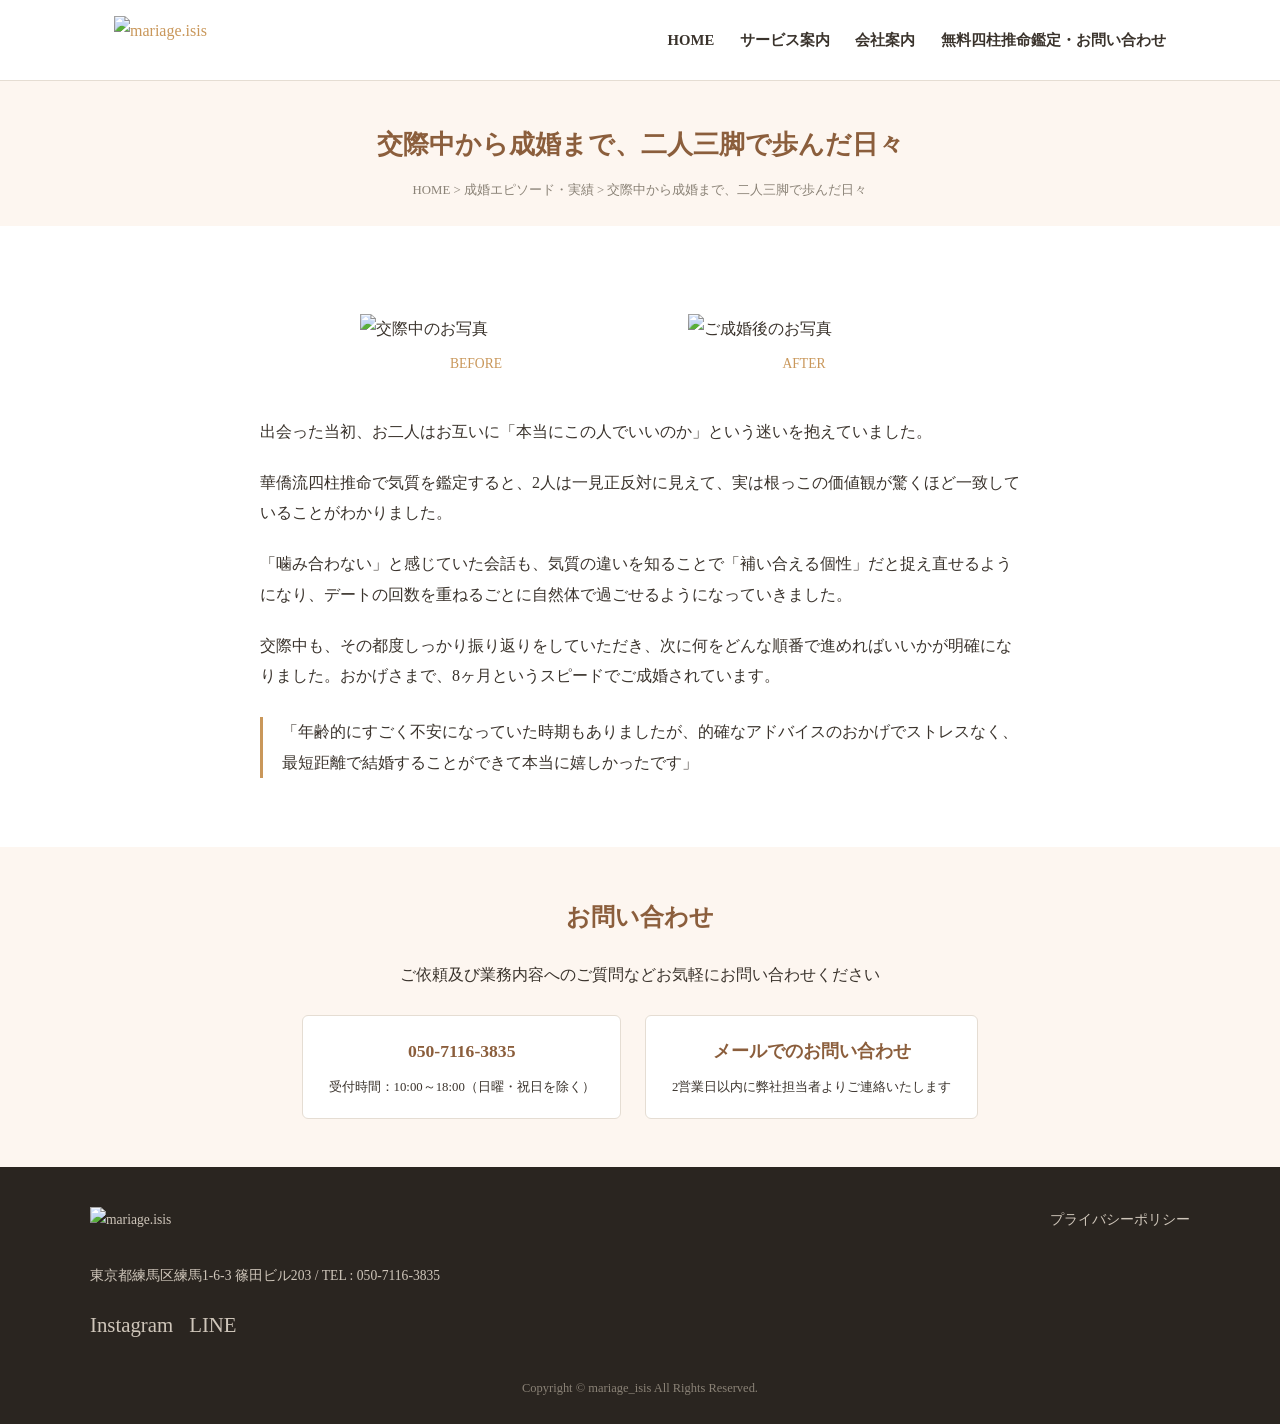
==== case-1.html @ f4e6f3b5 "Initial site: mariage.isis 練馬サイト" ====
<!DOCTYPE html>
<html lang="ja">
<head>
<meta charset="UTF-8">
<meta name="viewport" content="width=device-width, initial-scale=1.0">
<title>交際中から成婚まで、二人三脚で歩んだ日々 | 成婚エピソード・実績 | mariage_isis</title>
<link rel="stylesheet" href="style.css">
</head>
<body>

<header class="site-header">
  <div class="header-inner">
    <a class="logo" href="index.html"><img src="https://mariage.hitonication.design/wp-content/uploads/2026/10/mariage-isis-logo2.png" alt="mariage.isis"></a>
    <nav class="main-nav">
      <ul>
        <li><a href="index.html">HOME</a></li>
        <li><a href="service.html">サービス案内</a></li>
        <li><a href="company.html">会社案内</a></li>
        <li><a href="contact.html">無料四柱推命鑑定・お問い合わせ</a></li>
      </ul>
    </nav>
  </div>
</header>

<div class="page-header">
  <h1>交際中から成婚まで、二人三脚で歩んだ日々</h1>
  <div class="breadcrumb"><a href="index.html">HOME</a> &gt; <a href="cases.html">成婚エピソード・実績</a> &gt; 交際中から成婚まで、二人三脚で歩んだ日々</div>
</div>

<section>
  <div class="intro-block">
    <div class="before-after-row">
      <figure>
        <img src="https://mariage.hitonication.design/wp-content/uploads/2026/10/644ab28294a645a604f36e08e0b23a98.jpg" alt="交際中のお写真">
        <figcaption>BEFORE</figcaption>
      </figure>
      <figure>
        <img src="https://mariage.hitonication.design/wp-content/uploads/2026/10/c3b8c322e6f783c769dd85275f9d0119.png" alt="ご成婚後のお写真">
        <figcaption>AFTER</figcaption>
      </figure>
    </div>

    <p>出会った当初、お二人はお互いに「本当にこの人でいいのか」という迷いを抱えていました。</p>
    <p>華僑流四柱推命で気質を鑑定すると、2人は一見正反対に見えて、実は根っこの価値観が驚くほど一致していることがわかりました。</p>
    <p>「噛み合わない」と感じていた会話も、気質の違いを知ることで「補い合える個性」だと捉え直せるようになり、デートの回数を重ねるごとに自然体で過ごせるようになっていきました。</p>
    <p>交際中も、その都度しっかり振り返りをしていただき、次に何をどんな順番で進めればいいかが明確になりました。おかげさまで、8ヶ月というスピードでご成婚されています。</p>
    <p class="quote">「年齢的にすごく不安になっていた時期もありましたが、的確なアドバイスのおかげでストレスなく、最短距離で結婚することができて本当に嬉しかったです」</p>
  </div>
</section>

<div class="contact-block">
  <h2>お問い合わせ</h2>
  <p>ご依頼及び業務内容へのご質問などお気軽にお問い合わせください</p>
  <div class="contact-actions">
    <div class="box">
      <strong>050-7116-3835</strong>
      <p>受付時間：10:00～18:00（日曜・祝日を除く）</p>
    </div>
    <div class="box">
      <a href="contact.html"><strong>メールでのお問い合わせ</strong></a>
      <p>2営業日以内に弊社担当者よりご連絡いたします</p>
    </div>
  </div>
</div>

<footer class="site-footer">
  <div class="footer-inner">
    <div>
      <img src="https://mariage.hitonication.design/wp-content/uploads/2026/10/mariage-isis-logo2.png" alt="mariage.isis" style="height:40px;">
      <div class="footer-address">東京都練馬区練馬1-6-3 篠田ビル203 / TEL : 050-7116-3835</div>
      <div class="footer-social">
        <a href="https://www.instagram.com/mariage_isis/" target="_blank" rel="noopener">Instagram</a>
        <a href="https://lin.ee/pvhRmqv" target="_blank" rel="noopener">LINE</a>
      </div>
    </div>
    <nav class="footer-nav">
      <ul>
        <li><a href="privacy.html">プライバシーポリシー</a></li>
      </ul>
    </nav>
  </div>
  <div class="footer-copy">Copyright © mariage_isis All Rights Reserved.</div>
</footer>

</body>
</html>
---- style.css ----
:root {
  --brown: #8B5E3C;
  --gold: #C9975A;
  --bg: #FDF6F0;
  --text: #3a332c;
  --border: #e5ddd3;
  --line: #06C755;
}

* { box-sizing: border-box; }

body {
  margin: 0;
  font-family: "Hiragino Mincho ProN", "Yu Mincho", serif;
  color: var(--text);
  background: #fff;
  line-height: 1.9;
}

a { color: var(--gold); text-decoration: none; }
a:hover { text-decoration: underline; }

img { max-width: 100%; display: block; }

.container { max-width: 980px; margin: 0 auto; padding: 0 1.5rem; }

/* header */
header.site-header {
  background: #fff;
  border-bottom: 1px solid var(--border);
}
.header-inner {
  max-width: 1100px;
  margin: 0 auto;
  padding: 1rem 1.5rem;
  display: flex;
  align-items: center;
  justify-content: space-between;
  flex-wrap: wrap;
  gap: 0.8rem;
}
.logo img { height: 48px; width: auto; }
nav.main-nav ul {
  list-style: none;
  display: flex;
  gap: 1.6rem;
  margin: 0;
  padding: 0;
  flex-wrap: wrap;
}
nav.main-nav a {
  color: var(--text);
  font-size: 0.92rem;
  font-weight: 600;
}
nav.main-nav a:hover { color: var(--gold); text-decoration: none; }

/* hero */
.hero {
  background-size: cover;
  background-position: center;
  min-height: 320px;
}

.page-header {
  background: var(--bg);
  padding: 2.5rem 1.5rem 1.5rem;
  text-align: center;
}
.page-header h1 { margin: 0; font-size: 1.6rem; color: var(--brown); }
.breadcrumb { font-size: 0.8rem; color: #8a8276; margin-top: 0.5rem; }
.breadcrumb a { color: #8a8276; }

section { padding: 3rem 1.5rem; }
section.alt { background: var(--bg); }

h2.section-title {
  text-align: center;
  font-size: 1.5rem;
  color: var(--brown);
  margin-bottom: 0.6rem;
}
.section-sub {
  text-align: center;
  color: #8a8276;
  font-size: 0.85rem;
  margin-bottom: 2rem;
}

.intro-block { max-width: 760px; margin: 0 auto; }
.intro-block h2 {
  text-align: center;
  font-size: 1.4rem;
  line-height: 1.6;
  color: var(--brown);
  margin-bottom: 1.8rem;
}
.intro-block p { margin-bottom: 1.3rem; }
.intro-block .closing { text-align: center; font-weight: 600; }

.cards {
  display: grid;
  grid-template-columns: repeat(3, 1fr);
  gap: 1.2rem;
  max-width: 960px;
  margin: 0 auto;
}
@media (max-width: 760px) { .cards { grid-template-columns: 1fr; } }

.card {
  border: 1px solid var(--border);
  border-radius: 6px;
  padding: 1.6rem 1.2rem;
  text-align: center;
}
.card.recommend { border: 2px solid var(--gold); position: relative; }
.card .badge { color: var(--gold); font-size: 0.8rem; margin-bottom: 0.4rem; }
.card h3 { color: var(--brown); margin: 0 0 0.8rem; font-size: 1.05rem; }
.card p { font-size: 0.9rem; margin: 0; }

.case-cards {
  display: grid;
  grid-template-columns: repeat(3, 1fr);
  gap: 1rem;
  max-width: 980px;
  margin: 0 auto;
}
@media (max-width: 760px) { .case-cards { grid-template-columns: 1fr; } }
.case-card {
  background: var(--bg);
  border-radius: 6px;
  padding: 1rem;
  text-align: center;
}
.case-card .before-after { display: flex; gap: 0.5rem; margin-bottom: 0.6rem; }
.case-card .before-after figure { flex: 1; margin: 0; }
.case-card .before-after figcaption { font-size: 0.7rem; color: var(--brown); margin-top: 0.3rem; }
.case-card img { border-radius: 4px; }
.case-card .caption {
  font-size: 0.78rem;
  font-weight: 700;
  color: var(--brown);
  margin: 0.4rem 0 0.2rem;
}
.case-card .desc { font-size: 0.78rem; line-height: 1.7; margin: 0 0 0.6rem; }
.case-card .more { font-size: 0.78rem; }

.btn {
  display: inline-block;
  background: var(--gold);
  color: #fff;
  padding: 0.9rem 2.5rem;
  border-radius: 4px;
  font-weight: 600;
  text-decoration: none;
}
.btn:hover { text-decoration: none; opacity: 0.9; }
.btn-line { background: var(--line); font-size: 1.05rem; font-weight: 700; padding: 1rem 3rem; }
.btn-row { text-align: center; margin-top: 1.6rem; }

table.pricing {
  width: 100%;
  border-collapse: collapse;
  font-size: 0.9rem;
  margin: 1rem 0 2.4rem;
}
table.pricing td {
  border-top: 1px solid var(--border);
  border-bottom: 1px solid var(--border);
  padding: 0.7rem 0.9rem;
}
table.pricing td:first-child {
  background: #faf5ee;
  width: 30%;
  font-weight: 600;
  color: var(--brown);
}

table.company-table {
  width: 100%;
  border-collapse: collapse;
  font-size: 0.9rem;
  margin: 1.5rem 0;
}
table.company-table td {
  border-top: 1px solid var(--border);
  border-bottom: 1px solid var(--border);
  padding: 0.7rem 0.9rem;
}
table.company-table td:first-child {
  background: #faf5ee;
  width: 25%;
  font-weight: 600;
  color: var(--brown);
}

.quote {
  border-left: 3px solid var(--gold);
  padding-left: 1.2rem;
  margin: 1.6rem 0;
  font-style: normal;
}

.steps {
  display: grid;
  grid-template-columns: repeat(3, 1fr);
  gap: 1.2rem;
  max-width: 700px;
  margin: 0 auto 2rem;
  text-align: center;
}
@media (max-width: 760px) { .steps { grid-template-columns: 1fr; } }
.steps .num { color: var(--gold); font-size: 2rem; font-weight: 700; margin-bottom: 0.3rem; }

.consult-box {
  background: var(--bg);
  border-radius: 6px;
  padding: 2rem 1.5rem;
  text-align: center;
  max-width: 700px;
  margin: 2.5rem auto 0;
}
.consult-box h3 { color: var(--brown); margin-top: 0; }

.before-after-row {
  display: grid;
  grid-template-columns: 1fr 1fr;
  gap: 1rem;
  max-width: 640px;
  margin: 1.5rem auto;
}
.before-after-row figcaption {
  text-align: center;
  font-size: 0.85rem;
  color: var(--gold);
  margin-top: 0.4rem;
}

.cafe-img { max-width: 400px; margin: 1.2rem auto 0.3rem; }
.cafe-caption { text-align: center; font-size: 0.85rem; color: var(--brown); }

.contact-block {
  background: var(--bg);
  text-align: center;
  padding: 3rem 1.5rem;
}
.contact-block h2 { color: var(--brown); margin-top: 0; }
.contact-actions {
  display: flex;
  justify-content: center;
  gap: 1.5rem;
  flex-wrap: wrap;
  margin-top: 1.5rem;
}
.contact-actions .box {
  background: #fff;
  border: 1px solid var(--border);
  border-radius: 6px;
  padding: 1.2rem 1.6rem;
  min-width: 220px;
}
.contact-actions strong { font-size: 1.1rem; color: var(--brown); }
.contact-actions p { font-size: 0.8rem; margin: 0.4rem 0 0; }

footer.site-footer {
  background: #2a2520;
  color: #cfc6ba;
  padding: 2.5rem 1.5rem 1.5rem;
  font-size: 0.85rem;
}
.footer-inner {
  max-width: 1100px;
  margin: 0 auto;
  display: flex;
  justify-content: space-between;
  flex-wrap: wrap;
  gap: 1.5rem;
}
.footer-nav ul { list-style: none; padding: 0; margin: 0; display: flex; gap: 1.2rem; flex-wrap: wrap; }
.footer-nav a { color: #cfc6ba; }
.footer-address { margin-top: 1rem; }
.footer-social { display: flex; gap: 1rem; margin-top: 1rem; }
.footer-social a { color: #cfc6ba; font-size: 1.3rem; }
.footer-copy { text-align: center; margin-top: 2rem; color: #8a8276; font-size: 0.78rem; }
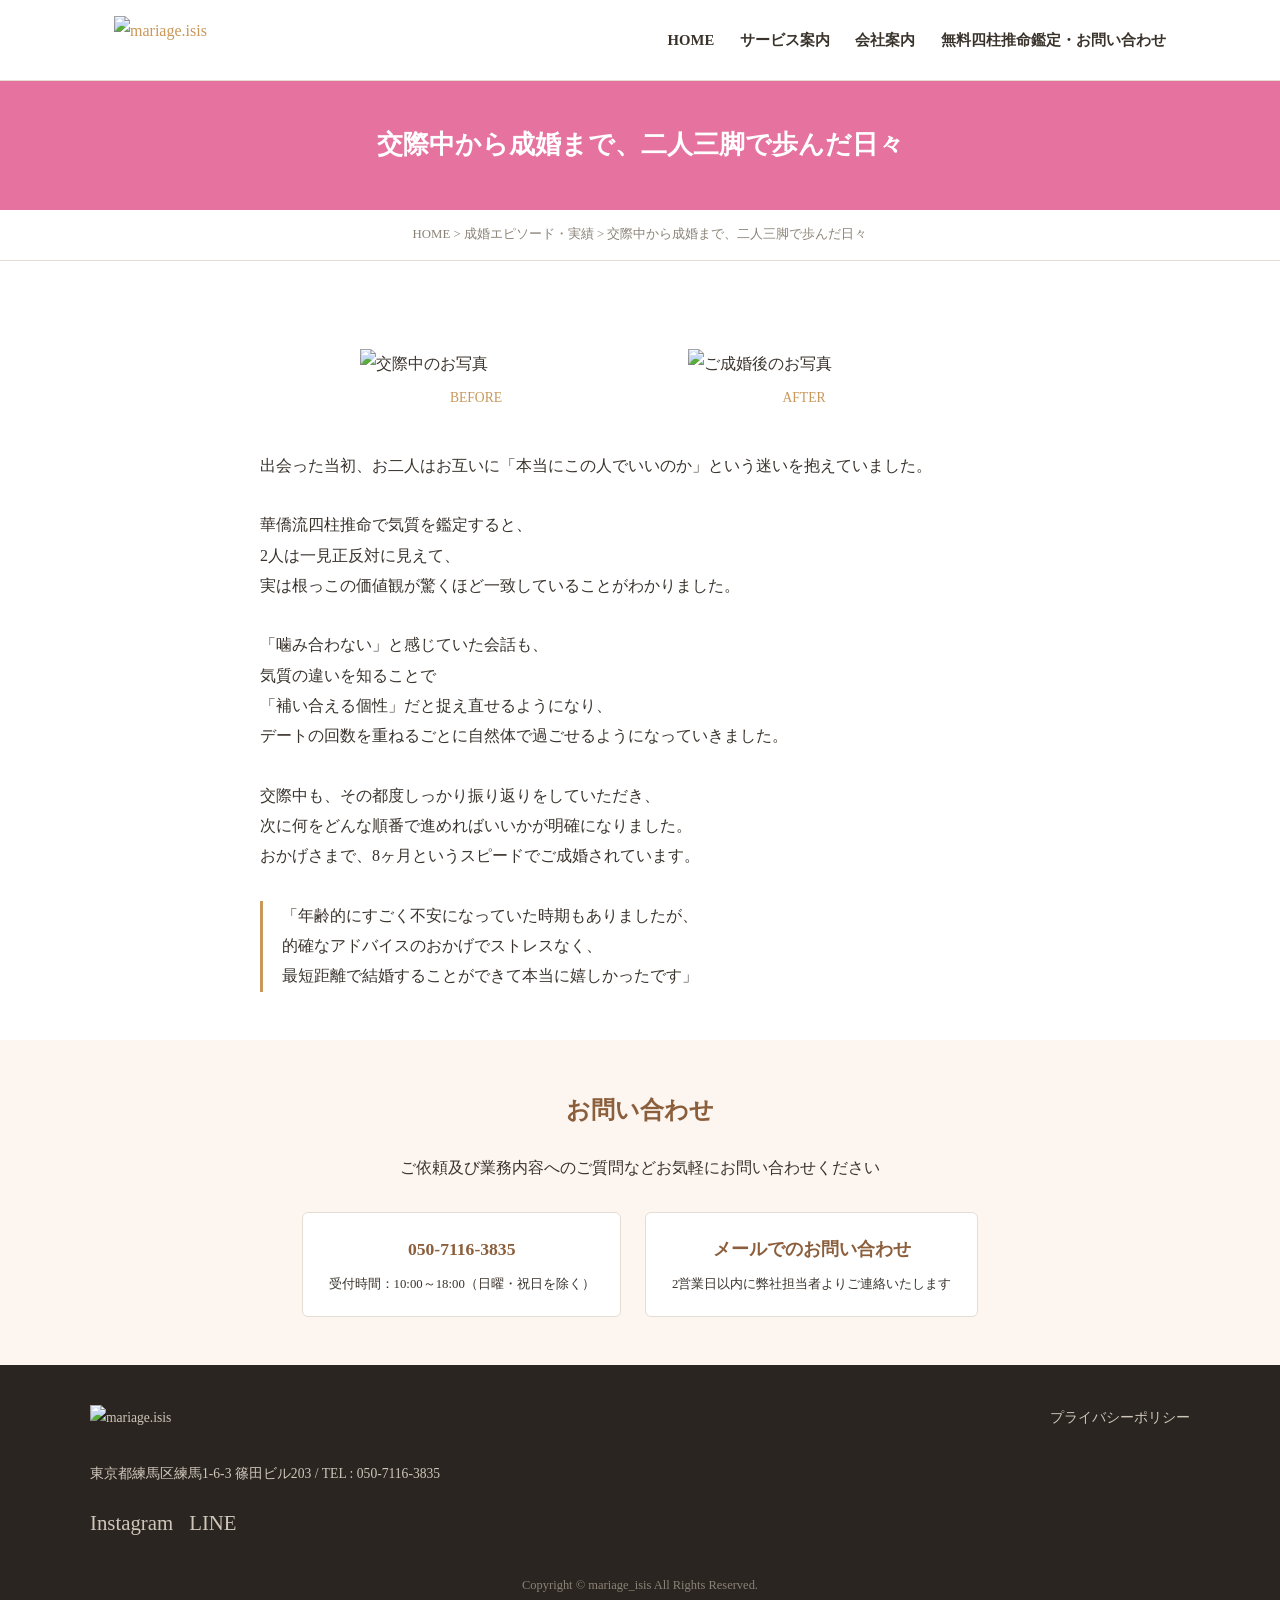
==== commit 50e01a9b: "ヒーロースライダー実装、ページ見出しをピンク背景に修正、段落間隔と改行位置を調整" ====
--- a/case-1.html
+++ b/case-1.html
@@ -14,7 +14,14 @@
     <nav class="main-nav">
       <ul>
         <li><a href="index.html">HOME</a></li>
-        <li><a href="service.html">サービス案内</a></li>
+        <li class="has-dropdown">
+          <a href="service.html">サービス案内</a>
+          <ul class="dropdown">
+            <li><a href="pricing.html">料金プラン</a></li>
+            <li><a href="switching-benefit.html">乗り換え特典</a></li>
+            <li><a href="enrollment.html">入会の流れ</a></li>
+          </ul>
+        </li>
         <li><a href="company.html">会社案内</a></li>
         <li><a href="contact.html">無料四柱推命鑑定・お問い合わせ</a></li>
       </ul>
@@ -24,8 +31,8 @@
 
 <div class="page-header">
   <h1>交際中から成婚まで、二人三脚で歩んだ日々</h1>
-  <div class="breadcrumb"><a href="index.html">HOME</a> &gt; <a href="cases.html">成婚エピソード・実績</a> &gt; 交際中から成婚まで、二人三脚で歩んだ日々</div>
 </div>
+<div class="breadcrumb"><a href="index.html">HOME</a> &gt; <a href="cases.html">成婚エピソード・実績</a> &gt; 交際中から成婚まで、二人三脚で歩んだ日々</div>
 
 <section>
   <div class="intro-block">
@@ -41,10 +48,19 @@
     </div>
 
     <p>出会った当初、お二人はお互いに「本当にこの人でいいのか」という迷いを抱えていました。</p>
-    <p>華僑流四柱推命で気質を鑑定すると、2人は一見正反対に見えて、実は根っこの価値観が驚くほど一致していることがわかりました。</p>
-    <p>「噛み合わない」と感じていた会話も、気質の違いを知ることで「補い合える個性」だと捉え直せるようになり、デートの回数を重ねるごとに自然体で過ごせるようになっていきました。</p>
-    <p>交際中も、その都度しっかり振り返りをしていただき、次に何をどんな順番で進めればいいかが明確になりました。おかげさまで、8ヶ月というスピードでご成婚されています。</p>
-    <p class="quote">「年齢的にすごく不安になっていた時期もありましたが、的確なアドバイスのおかげでストレスなく、最短距離で結婚することができて本当に嬉しかったです」</p>
+    <p>華僑流四柱推命で気質を鑑定すると、<br>
+    2人は一見正反対に見えて、<br>
+    実は根っこの価値観が驚くほど一致していることがわかりました。</p>
+    <p>「噛み合わない」と感じていた会話も、<br>
+    気質の違いを知ることで<br>
+    「補い合える個性」だと捉え直せるようになり、<br>
+    デートの回数を重ねるごとに自然体で過ごせるようになっていきました。</p>
+    <p>交際中も、その都度しっかり振り返りをしていただき、<br>
+    次に何をどんな順番で進めればいいかが明確になりました。<br>
+    おかげさまで、8ヶ月というスピードでご成婚されています。</p>
+    <p class="quote">「年齢的にすごく不安になっていた時期もありましたが、<br>
+    的確なアドバイスのおかげでストレスなく、<br>
+    最短距離で結婚することができて本当に嬉しかったです」</p>
   </div>
 </section>
 
--- a/style.css
+++ b/style.css
@@ -21,6 +21,9 @@
 a:hover { text-decoration: underline; }
 
 img { max-width: 100%; display: block; }
+
+p { margin: 0 0 1.8em; }
+p:last-child { margin-bottom: 0; }
 
 .container { max-width: 980px; margin: 0 auto; padding: 0 1.5rem; }
 
@@ -55,20 +58,69 @@
 }
 nav.main-nav a:hover { color: var(--gold); text-decoration: none; }
 
+nav.main-nav li.has-dropdown { position: relative; }
+nav.main-nav .dropdown {
+  display: none;
+  position: absolute;
+  top: 100%;
+  left: 0;
+  background: #fff;
+  border: 1px solid var(--border);
+  border-radius: 4px;
+  min-width: 160px;
+  padding: 0.5rem 0;
+  list-style: none;
+  margin: 0;
+  z-index: 10;
+  box-shadow: 0 4px 10px rgba(0,0,0,0.08);
+}
+nav.main-nav li.has-dropdown:hover .dropdown,
+nav.main-nav li.has-dropdown:focus-within .dropdown { display: block; }
+nav.main-nav .dropdown a {
+  display: block;
+  padding: 0.5rem 1rem;
+  font-size: 0.85rem;
+  font-weight: 600;
+  white-space: nowrap;
+}
+
 /* hero */
-.hero {
-  background-size: cover;
-  background-position: center;
-  min-height: 320px;
+.hero-slider {
+  position: relative;
+  width: 100%;
+  min-height: 450px;
+  overflow: hidden;
+  background: #000;
+}
+.hero-slider img {
+  position: absolute;
+  top: 0;
+  left: 0;
+  width: 100%;
+  height: 100%;
+  object-fit: cover;
+  opacity: 0;
+  transition: opacity 1.2s ease;
+}
+.hero-slider img.active { opacity: 1; }
+@media (max-width: 782px) {
+  .hero-slider { min-height: 280px; }
 }
 
 .page-header {
-  background: var(--bg);
-  padding: 2.5rem 1.5rem 1.5rem;
-  text-align: center;
-}
-.page-header h1 { margin: 0; font-size: 1.6rem; color: var(--brown); }
-.breadcrumb { font-size: 0.8rem; color: #8a8276; margin-top: 0.5rem; }
+  background: #E6739F;
+  padding: 2.5rem 1.5rem;
+  text-align: center;
+}
+.page-header h1 { margin: 0; font-size: 1.6rem; color: #fff; }
+.breadcrumb {
+  background: #fff;
+  border-bottom: 1px solid var(--border);
+  padding: 0.8rem 1.5rem;
+  text-align: center;
+  font-size: 0.8rem;
+  color: #8a8276;
+}
 .breadcrumb a { color: #8a8276; }
 
 section { padding: 3rem 1.5rem; }
@@ -95,7 +147,6 @@
   color: var(--brown);
   margin-bottom: 1.8rem;
 }
-.intro-block p { margin-bottom: 1.3rem; }
 .intro-block .closing { text-align: center; font-weight: 600; }
 
 .cards {
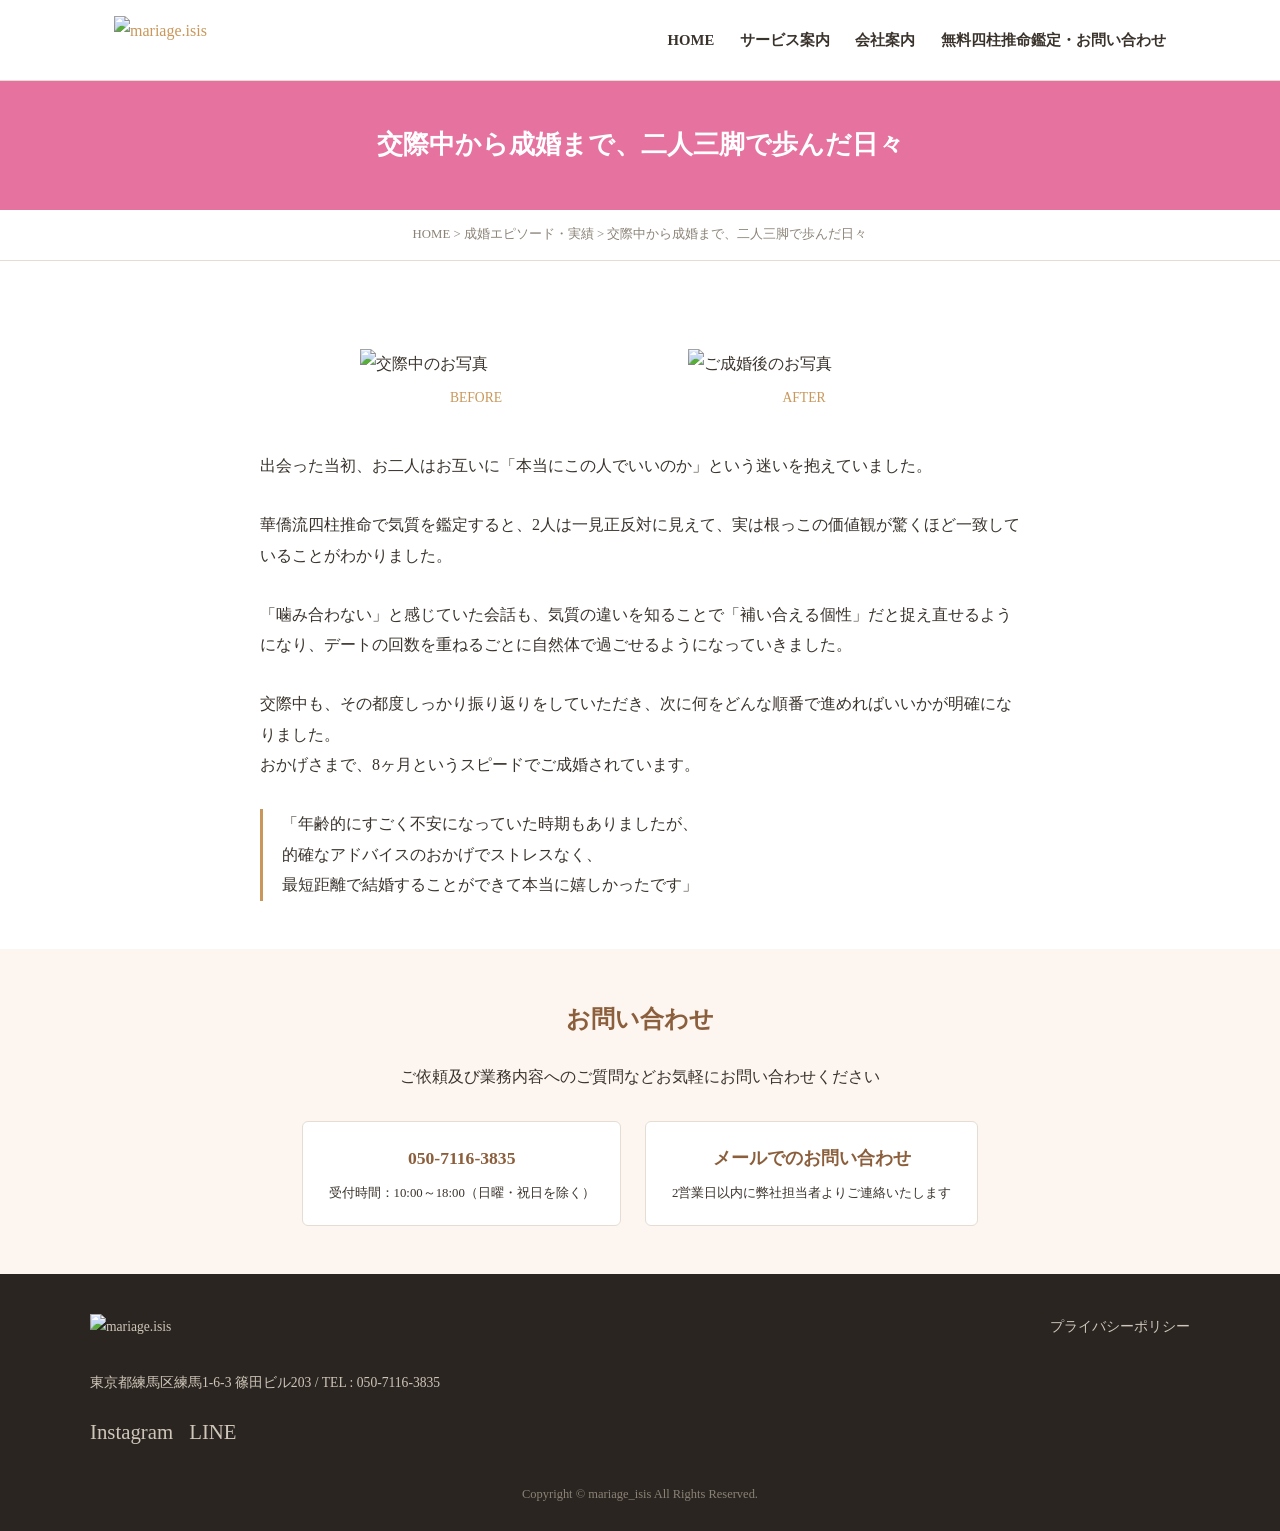
==== commit 79b2b64f: "モバイル用ハンバーガーメニュー追加、改行ルールを句点(。)基準に統一" ====
--- a/case-1.html
+++ b/case-1.html
@@ -11,6 +11,9 @@
 <header class="site-header">
   <div class="header-inner">
     <a class="logo" href="index.html"><img src="https://mariage.hitonication.design/wp-content/uploads/2026/10/mariage-isis-logo2.png" alt="mariage.isis"></a>
+    <button class="nav-toggle" aria-label="メニュー" onclick="document.querySelector('.main-nav').classList.toggle('open')">
+      <span></span><span></span><span></span>
+    </button>
     <nav class="main-nav">
       <ul>
         <li><a href="index.html">HOME</a></li>
@@ -48,15 +51,9 @@
     </div>
 
     <p>出会った当初、お二人はお互いに「本当にこの人でいいのか」という迷いを抱えていました。</p>
-    <p>華僑流四柱推命で気質を鑑定すると、<br>
-    2人は一見正反対に見えて、<br>
-    実は根っこの価値観が驚くほど一致していることがわかりました。</p>
-    <p>「噛み合わない」と感じていた会話も、<br>
-    気質の違いを知ることで<br>
-    「補い合える個性」だと捉え直せるようになり、<br>
-    デートの回数を重ねるごとに自然体で過ごせるようになっていきました。</p>
-    <p>交際中も、その都度しっかり振り返りをしていただき、<br>
-    次に何をどんな順番で進めればいいかが明確になりました。<br>
+    <p>華僑流四柱推命で気質を鑑定すると、2人は一見正反対に見えて、実は根っこの価値観が驚くほど一致していることがわかりました。</p>
+    <p>「噛み合わない」と感じていた会話も、気質の違いを知ることで「補い合える個性」だと捉え直せるようになり、デートの回数を重ねるごとに自然体で過ごせるようになっていきました。</p>
+    <p>交際中も、その都度しっかり振り返りをしていただき、次に何をどんな順番で進めればいいかが明確になりました。<br>
     おかげさまで、8ヶ月というスピードでご成婚されています。</p>
     <p class="quote">「年齢的にすごく不安になっていた時期もありましたが、<br>
     的確なアドバイスのおかげでストレスなく、<br>
--- a/style.css
+++ b/style.css
@@ -84,6 +84,58 @@
   white-space: nowrap;
 }
 
+.nav-toggle {
+  display: none;
+  flex-direction: column;
+  justify-content: center;
+  gap: 5px;
+  width: 36px;
+  height: 36px;
+  background: none;
+  border: none;
+  cursor: pointer;
+  padding: 0;
+}
+.nav-toggle span {
+  width: 100%;
+  height: 2px;
+  background: var(--text);
+  display: block;
+}
+
+@media (max-width: 760px) {
+  .nav-toggle { display: flex; }
+  nav.main-nav {
+    display: none;
+    width: 100%;
+    order: 3;
+  }
+  nav.main-nav.open { display: block; }
+  nav.main-nav ul {
+    flex-direction: column;
+    gap: 0;
+    width: 100%;
+    border-top: 1px solid var(--border);
+  }
+  nav.main-nav > ul > li {
+    width: 100%;
+    border-bottom: 1px solid var(--border);
+  }
+  nav.main-nav > ul > li > a {
+    display: block;
+    padding: 0.9rem 0.2rem;
+  }
+  nav.main-nav .dropdown {
+    display: block;
+    position: static;
+    border: none;
+    box-shadow: none;
+    padding: 0 0 0.5rem 1rem;
+    background: var(--bg);
+  }
+  nav.main-nav .dropdown a { padding: 0.6rem 0; }
+}
+
 /* hero */
 .hero-slider {
   position: relative;
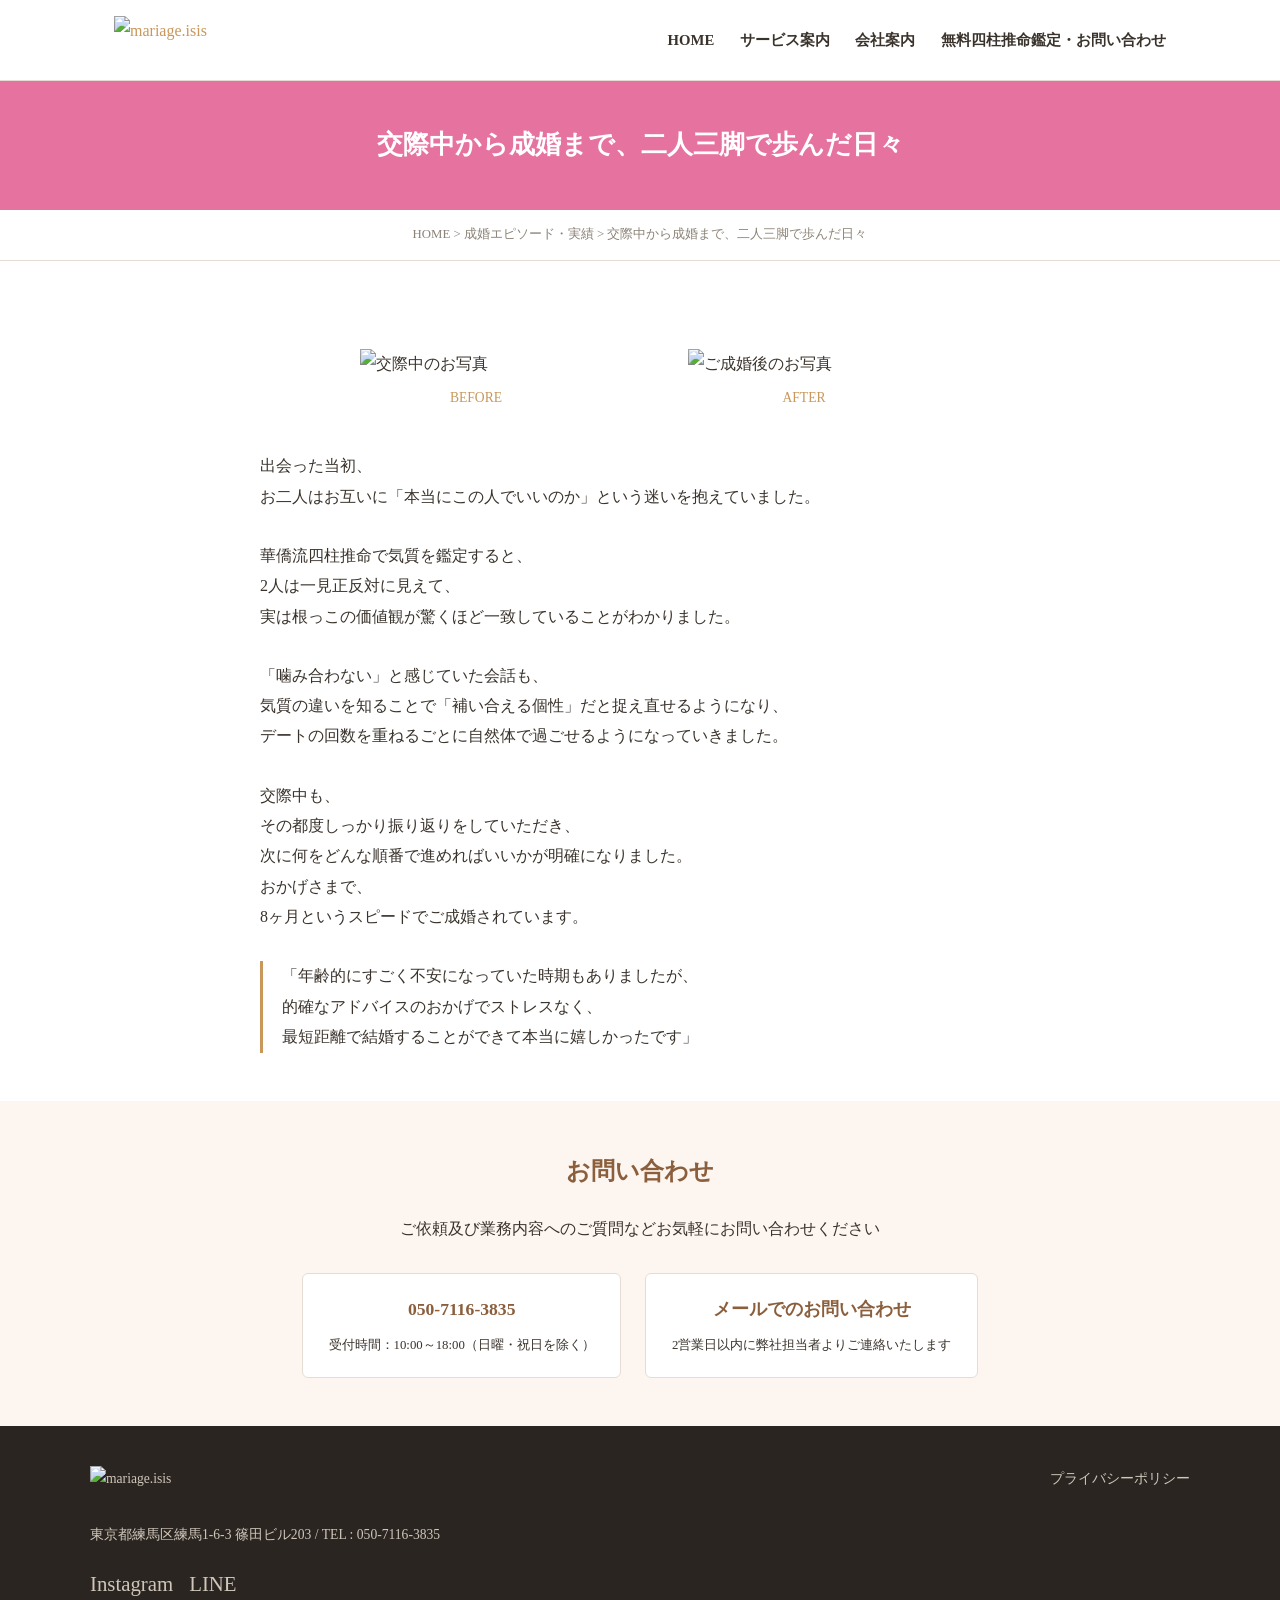
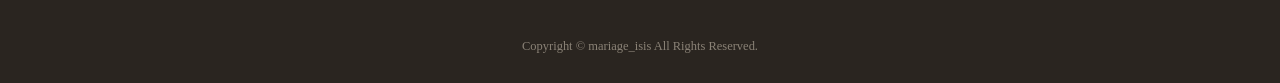
==== commit dff3ed55: "長い一文をカンマ単位でさらに改行し、スマホでの1文字改行を解消" ====
--- a/case-1.html
+++ b/case-1.html
@@ -4,7 +4,7 @@
 <meta charset="UTF-8">
 <meta name="viewport" content="width=device-width, initial-scale=1.0">
 <title>交際中から成婚まで、二人三脚で歩んだ日々 | 成婚エピソード・実績 | mariage_isis</title>
-<link rel="stylesheet" href="style.css">
+<link rel="stylesheet" href="style.css?v=2">
 </head>
 <body>
 
@@ -50,11 +50,19 @@
       </figure>
     </div>
 
-    <p>出会った当初、お二人はお互いに「本当にこの人でいいのか」という迷いを抱えていました。</p>
-    <p>華僑流四柱推命で気質を鑑定すると、2人は一見正反対に見えて、実は根っこの価値観が驚くほど一致していることがわかりました。</p>
-    <p>「噛み合わない」と感じていた会話も、気質の違いを知ることで「補い合える個性」だと捉え直せるようになり、デートの回数を重ねるごとに自然体で過ごせるようになっていきました。</p>
-    <p>交際中も、その都度しっかり振り返りをしていただき、次に何をどんな順番で進めればいいかが明確になりました。<br>
-    おかげさまで、8ヶ月というスピードでご成婚されています。</p>
+    <p>出会った当初、<br>
+    お二人はお互いに「本当にこの人でいいのか」という迷いを抱えていました。</p>
+    <p>華僑流四柱推命で気質を鑑定すると、<br>
+    2人は一見正反対に見えて、<br>
+    実は根っこの価値観が驚くほど一致していることがわかりました。</p>
+    <p>「噛み合わない」と感じていた会話も、<br>
+    気質の違いを知ることで「補い合える個性」だと捉え直せるようになり、<br>
+    デートの回数を重ねるごとに自然体で過ごせるようになっていきました。</p>
+    <p>交際中も、<br>
+    その都度しっかり振り返りをしていただき、<br>
+    次に何をどんな順番で進めればいいかが明確になりました。<br>
+    おかげさまで、<br>
+    8ヶ月というスピードでご成婚されています。</p>
     <p class="quote">「年齢的にすごく不安になっていた時期もありましたが、<br>
     的確なアドバイスのおかげでストレスなく、<br>
     最短距離で結婚することができて本当に嬉しかったです」</p>
